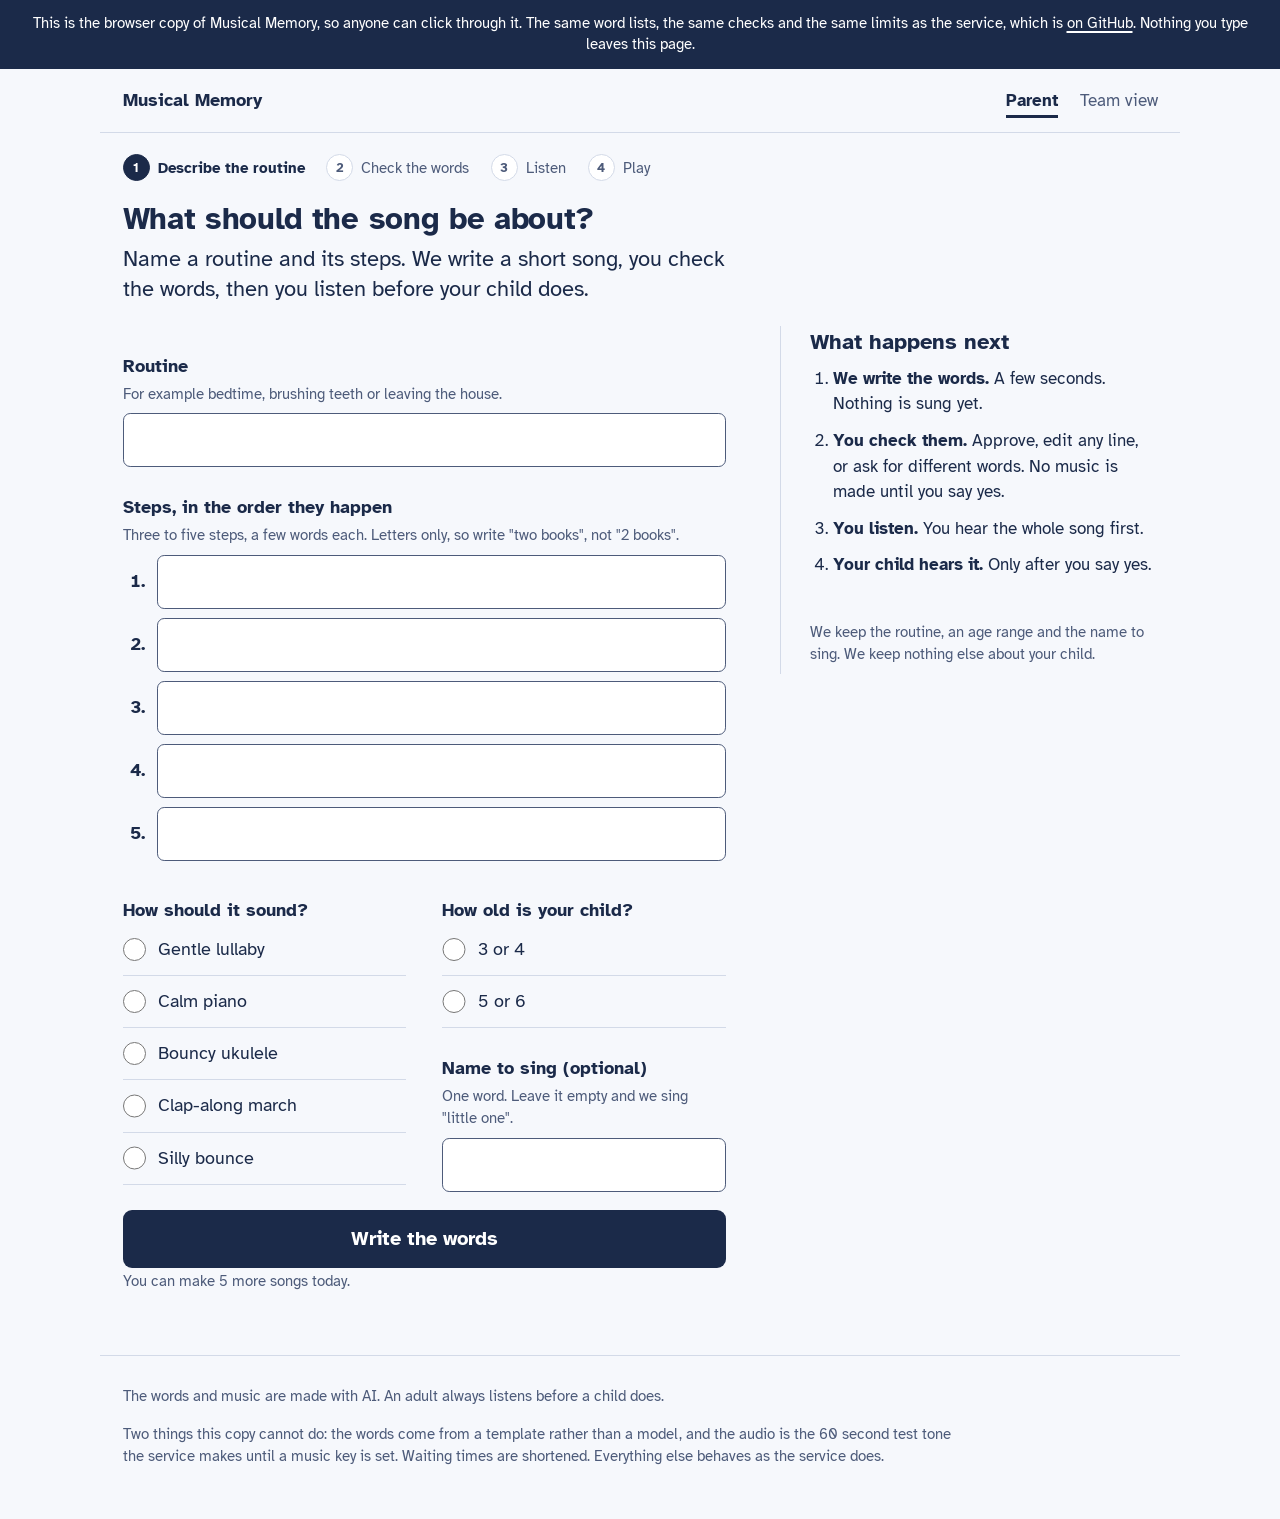
==== docs/index.html @ 35324cf5 "Add a browser copy in docs/, so the prototype has a link anyone can click A prototype that needs Pyt" ====
<!doctype html>
<html lang="en">
<head>
<meta charset="utf-8">
<meta name="viewport" content="width=device-width, initial-scale=1">
<title>Musical Memory</title>
<meta name="description" content="A parent types a routine and gets a short, checked song for a young child. Click through the whole thing.">
<link rel="icon" href="icon.svg" type="image/svg+xml">
<link rel="stylesheet" href="app.css">
<link rel="stylesheet" href="preview.css">
</head>
<body>
<p class="banner">
  This is the browser copy of Musical Memory, so anyone can click through it.
  The same word lists, the same checks and the same limits as the service, which is
  <a href="https://github.com/siddarak/musical-memory">on GitHub</a>.
  Nothing you type leaves this page.
</p>
<header class="top">
  <span class="brand">Musical Memory</span>
  <nav class="modes" aria-label="Which side to look at">
    <a href="#" id="tab-parent" data-view="parent">Parent</a>
    <a href="#" id="tab-team" data-view="team">Team view</a>
  </nav>
</header>
<main id="app"></main>
<footer>
  <p>The words and music are made with AI. An adult always listens before a child does.</p>
  <p class="small">
    Two things this copy cannot do: the words come from a template rather than a model, and the
    audio is the 60 second test tone the service makes until a music key is set. Waiting times
    are shortened. Everything else behaves as the service does.
  </p>
</footer>
<script type="application/json" id="mm-data">{"unsafe":["kill","murder","stab","shoot","punch","hit","slap","smack","spank","fight","fought","hurt","blood","bleed","die","dying","dead","death","gun","knife","knives","bomb","weapon","war","suicide","monster","ghost","scary","nightmare","bogeyman","boogeyman","devil","demon","or else","stupid","dumb","idiot","ugly","fat","naughty","hate","crybaby","cry baby","loser","lazy","brat","bad boy","bad girl","shut up","beer","wine","vodka","whiskey","drunk","alcohol","cigarette","smoke","vape","drug","sex","sexy","porn","nude","damn","hell","crap","shit","fuck","bitch","ass","asshole","piss","bastard","secret","stranger","don't tell","dont tell","do not tell"],"medicine":["medicine","medication","pill","vitamin","dose"],"brands":["disney","pixar","elsa","olaf","moana","encanto","mickey","minnie","paw patrol","peppa","bluey","cocomelon","baby shark","pinkfong","blippi","ms rachel","miss rachel","sesame street","elmo","daniel tiger","wiggles","raffi","barney","pokemon","pikachu","mario","minecraft","roblox","fortnite","spiderman","spider man","batman","superman","super man","barbie","hello kitty","marvel","star wars","harry potter","nintendo","youtube","tiktok","netflix","spotify","taylor swift","beyonce","drake","kanye","eminem","ed sheeran","billie eilish","bts","beatles","michael jackson","justin bieber","ariana grande","lady gaga","rihanna","adele","bruno mars","harry styles","olivia rodrigo"],"imitation":["in the style of","style of","sounds like","sound like","like the song","tune of","cover of","remix","parody","sung by","voice of","theme song","soundtrack","karaoke","lyrics of","lyrics to","version of"],"injection":["ignore","disregard","override","jailbreak","prompt","instruction","assistant","output","system prompt","you are now","act as","from now on","developer mode","language model","ai model","forget everything","forget the rules","new rules","instead write","respond with","reply with","write a rap"],"contact":["address","phone number","last name","surname","password","email","zip code","date of birth","social security"],"styles":{"gentle_lullaby":"Gentle lullaby","calm_piano":"Calm piano","bouncy_ukulele":"Bouncy ukulele","clap_along_march":"Clap-along march","silly_bounce":"Silly bounce"},"journey":[{"number":1,"name":"Screen the brief","who":"Our code","does":"Reads what the parent typed and decides whether we will write a song at all.","guard":"Anything but letters, so no phone numbers, links or markup. Then word lists: unsafe words, medicine, artist and character names, asking for a copy of an existing song, text aimed at the model, and hints of personal details.","isPerson":false,"waitsAt":"draft"},{"number":2,"name":"Write the words","who":"A model","does":"Drafts lyrics for this routine. Each line is tagged with the step it sings about.","guard":"The model never chooses what happens next. Its draft goes straight to step 3.","isPerson":false,"waitsAt":"screened"},{"number":3,"name":"Check the words","who":"Our code, then a model","does":"Counts and rules first, free and instant. Only a draft that passes them is sent to a second model, which judges whether the words are safe, faithful, kind and right for the age.","guard":"60 to 110 words, 8 words a line, a chorus repeated word for word, every step sung by name and in order. Two rewrites, then words a person wrote. The judge has the last say on those too. If the judge cannot be reached, the song stops here.","isPerson":false,"waitsAt":null},{"number":4,"name":"The parent approves the words","who":"A person","does":"The parent reads the words and approves them, edits any line, or asks for a different draft. An edit goes through step 3 again.","guard":"No music is made before this. There is no path around it and no setting that skips it.","isPerson":true,"waitsAt":"lyrics_ready"},{"number":5,"name":"Make the music","who":"A model","does":"Sends the approved words and the chosen style to the music provider.","guard":"The only paid step. It is written down before it is made, so a call cut short by a crash still counts against the limits and is never quietly repeated for free.","isPerson":false,"waitsAt":"approved"},{"number":6,"name":"Check the audio","who":"Our code","does":"Measures the finished audio and writes down how much of the words can be heard.","guard":"Right length, not silent, not too loud. One automatic retry; two bad results end the song.","isPerson":false,"waitsAt":"composed"},{"number":7,"name":"An adult listens","who":"A person","does":"An adult plays the whole song and says whether a child may hear it. They can also ask for one more version.","guard":"Nothing is published before this. The page asks them to confirm they listened to the whole song.","isPerson":true,"waitsAt":"audio_checked"},{"number":8,"name":"Publish","who":"Our code","does":"The song becomes playable for this household, and who approved it is recorded.","guard":"A child only ever hears a song that an adult has heard first.","isPerson":false,"waitsAt":"published"}],"guardrails":[["An adult hears every song first","Two steps wait for a person, and the pipeline owns both. The web page cannot skip either one, which is checked by breaking it on purpose in the tests."],["We keep almost nothing about a child","An age range and an optional one-word name to sing. There is no field for anything else, and a brief carrying an extra field is refused."],["No child accounts","A parent holds the link. Children never sign in and never type anything."],["Spending cannot run away","A kill switch, a daily budget shared by everyone, a per-household daily cap, and a hard limit of three music calls per song."],["Nothing reaches another company","No scripts on any page and nothing loaded from another site. The font and the stylesheet are served by the app itself."],["No artist, song or character names","The music provider's terms forbid them. Styles are a short fixed list, never free text, and the word lists refuse them in what a parent types and in finished lyrics."],["The log holds no personal detail","It records which step happened and when, never what a parent typed."]],"decisions":[["A fixed pipeline, not an agent","The order of the eight steps is written in code. Models fill in words and sound and never choose what happens next.","We can say exactly which checks ran on any song, and test each one."],["Fake providers by default","Tests, the command line and CI all run on stand-ins. A real paid call needs an explicit setting and a dollar cap.","The checks and limits were built and tested before any key existed."],["Two layers of checking","Free, predictable rules first. The model judge only sees what passes them.","Words whose safety depends on context are left to the judge, so ordinary routines are not refused."],["If a check cannot run, stop","No judge means no song. Audio we cannot read counts as bad audio. An unclear kill switch means off.","The safe mistake is a song that was not made."],["Styles are a short list","Five presets, no free text.","Artist names cannot reach the music provider, and results stay predictable enough to test."],["What a parent types is tightly limited","Letters, spaces, hyphens and apostrophes. Five words and 40 letters a step.","Phone numbers, emails, links and markup cannot be typed at all. The cost is writing \u201ctwo books\u201d instead of \u201c2 books\u201d."],["Money is recorded before it is spent","A music call is saved as started, with its estimated cost, before the provider is called.","If the process dies mid-call we cannot know whether we were charged, so we assume we were. It is the only choice that keeps the caps true."],["Pages without scripts","Server-rendered HTML and plain forms. A waiting page reloads itself.","Nothing about a family reaches a third party, and a policy the browser enforces can prove it."],["A participant code is the key","A family gets a long random code in their link. No accounts or passwords yet.","Nothing to sign up for and no email addresses to store. The cost is that the link is a password."]],"gaps":["The model judge is not built. Eight of the hostile prompts get past the free checks today, and the stand-in judge passes everything.","There is no real lyrics writer and no real music. The audio is a test tone, so nothing here says anything about how good or how safe a real song would be.","Nothing is hosted. The service runs on one machine, started by hand.","The word lists are English only, and short on purpose.","There is no private play link for a child yet. A parent plays the song from their own page.","No sign-in beyond participant codes, and no limit on how fast one visitor can send requests."],"redteam":{"total":37,"stopped":29,"for_judge":8},"checks":{"unsafe_words":78,"brand_names":62,"styles":5,"min_words":60,"max_words":110,"max_line_words":8}}</script>
<script src="app.js"></script>
</body>
</html>
---- docs/app.css ----
/* Musical Memory: one stylesheet, no scripts.

   One column on a phone. On a tablet or a laptop the page splits in two: what you are reading
   on the left, what you can do about it on the right, so the song and its buttons are on screen
   together without scrolling.

   The song sheet is the one decorated thing on any page. Its yellow beads mark where each step
   of the routine is sung, so a parent can see at a glance that every step made it into the
   song. Everything else stays quiet: navy ink on cool white, large targets. */

@font-face {
  font-family: "Atkinson Hyperlegible";
  src: url("fonts/atkinson-hyperlegible-latin-400-normal.woff2") format("woff2");
  font-weight: 400;
  font-style: normal;
  font-display: swap;
}

@font-face {
  font-family: "Atkinson Hyperlegible";
  src: url("fonts/atkinson-hyperlegible-latin-700-normal.woff2") format("woff2");
  font-weight: 700;
  font-style: normal;
  font-display: swap;
}

:root {
  --ink: #1b2a49;   /* night sky: text, links, the main button */
  --paper: #f6f8fc; /* the page */
  --sheet: #ffffff; /* the song sheet and the boxes you type in */
  --rule: #d3dae8;  /* thin lines */
  --quiet: #4d5b7a; /* hints */
  --lamp: #f5c84b;  /* nightlight yellow: step beads and the waiting dots, nothing else */
  --plum: #8a2846;  /* something to fix */
  --page: 34rem;    /* how wide the content may be; widened at the breakpoints below */
}

* {
  box-sizing: border-box;
}

html {
  font-size: 112.5%;
  -webkit-text-size-adjust: 100%;
}

body {
  margin: 0;
  background: var(--paper);
  color: var(--ink);
  font-family: "Atkinson Hyperlegible", system-ui, sans-serif;
  line-height: 1.5;
}

.top,
main,
footer {
  max-width: var(--page);
  margin: 0 auto;
  padding: 0 1.25rem;
}

.top {
  display: flex;
  justify-content: space-between;
  align-items: baseline;
  padding-top: 1rem;
  padding-bottom: 0.75rem;
  border-bottom: 1px solid var(--rule);
}

.brand {
  font-weight: 700;
  text-decoration: none;
}

.tag,
.hint,
footer {
  color: var(--quiet);
  font-size: 0.833rem;
}

a {
  color: var(--ink);
  text-decoration-thickness: 1.5px;
  text-underline-offset: 0.18em;
}

:focus-visible {
  outline: 3px solid var(--ink);
  outline-offset: 2px;
}

/* Type: a minor-third scale from an 18px base. */

h1 {
  font-size: 1.728rem;
  line-height: 1.15;
  letter-spacing: -0.01em;
  text-wrap: balance;
  margin: 1.1rem 0 0.4rem;
}

h2 {
  font-size: 1.2rem;
  margin: 2.4rem 0 0.4rem;
}

.col-side h2:first-child {
  margin-top: 0;
}

.lead {
  font-size: 1.2rem;
  line-height: 1.4;
  max-width: 34rem;
  margin: 0 0 1.2rem;
}

.hint {
  margin: 0.15rem 0 0.45rem;
}

.keep {
  margin-top: 2.4rem;
}

/* Where you are in the four steps. On a phone only the step you are on is named. */

.rail {
  margin: 1.2rem 0 0;
}

.rail ol {
  display: flex;
  flex-wrap: wrap;
  align-items: center;
  gap: 0.5rem 0.9rem;
  margin: 0;
  padding: 0;
  list-style: none;
  color: var(--quiet);
  font-size: 0.833rem;
}

.rail li {
  display: flex;
  align-items: center;
  gap: 0.45rem;
}

.pip {
  display: grid;
  place-items: center;
  width: 1.5rem;
  height: 1.5rem;
  border-radius: 50%;
  border: 1.5px solid var(--rule);
  background: var(--sheet);
  font-size: 0.74rem;
  font-weight: 700;
  line-height: 1;
}

.rail .done .pip {
  border-color: var(--quiet);
  color: var(--quiet);
}

.rail .now .pip {
  background: var(--ink);
  border-color: var(--ink);
  color: #ffffff;
}

.rail .now {
  color: var(--ink);
  font-weight: 700;
}

.rail li:not(.now) .what {
  display: none;
}

/* The two-column split, from tablet width up. */

.split {
  display: grid;
  gap: 1.5rem;
}

.two-up {
  display: grid;
  gap: 0;
}

@media (min-width: 46rem) {
  :root {
    --page: 46rem;
  }

  .rail li:not(.now) .what {
    display: inline;
  }

  .rail ol {
    gap: 0.5rem 1.2rem;
  }

  .split {
    grid-template-columns: 1.5fr 1fr;
    gap: 2rem;
    align-items: start;
  }

  .col-side {
    position: sticky;
    top: 1.5rem;
    padding-left: 1.6rem;
    border-left: 1px solid var(--rule);
  }
}

@media (min-width: 64rem) {
  :root {
    --page: 60rem;
  }

  .split {
    grid-template-columns: 1.6fr 1fr;
    gap: 3rem;
  }

  .two-up {
    grid-template-columns: 1fr 1fr;
    gap: 0 2rem;
  }

  .two-up > fieldset:first-child,
  .two-up > div > fieldset:first-child {
    margin-top: 1.5rem;
  }
}

/* The song sheet. On a phone the type is a little smaller so that a sung line stays on one
   printed line. A line that still wraps steps in, so it is never mistaken for a new line. */

.sheet {
  position: relative;
  margin: 1.2rem 0;
  padding: 1rem 0.75rem 1rem 0;
  background: var(--sheet);
  border: 1px solid var(--rule);
  line-height: 1.6;
}

.sheet::before {
  content: "";
  position: absolute;
  top: 0;
  bottom: 0;
  left: 2.4rem;
  width: 1px;
  background: var(--rule);
}

.verse {
  margin: 0 0 1.1em;
}

.verse:last-child {
  margin-bottom: 0;
}

.line {
  display: block;
  position: relative;
  padding-left: 3.9rem;
  text-indent: -0.9rem;
}

.bead {
  position: absolute;
  left: 0.45rem;
  top: 0.05em;
  text-indent: 0;
  display: grid;
  place-items: center;
  width: 1.5rem;
  height: 1.5rem;
  border-radius: 50%;
  background: var(--lamp);
  font-size: 0.833rem;
  font-weight: 700;
  line-height: 1;
}

@media (min-width: 30rem) {
  .sheet {
    padding-right: 1rem;
    font-size: 1.2rem;
  }

  .sheet::before {
    left: 2.9rem;
  }

  .line {
    padding-left: 4.6rem;
  }

  .bead {
    left: 0.7rem;
    top: 0.16em;
  }
}

/* Forms. */

.name,
legend {
  display: block;
  padding: 0;
  font-weight: 700;
}

.name {
  margin-top: 1.5rem;
}

.name + input {
  margin-top: 0.35rem;
}

fieldset {
  border: 0;
  margin: 1.5rem 0 0;
  padding: 0;
  min-width: 0;
}

input:not([type="radio"]):not([type="checkbox"]) {
  width: 100%;
  min-height: 3rem;
  padding: 0.5rem 0.75rem;
  border: 1.5px solid var(--quiet);
  border-radius: 0.4rem;
  background: var(--sheet);
  color: var(--ink);
  font: inherit;
}

input[type="radio"],
input[type="checkbox"] {
  width: 1.3rem;
  height: 1.3rem;
  margin: 0;
  accent-color: var(--ink);
  flex: none;
}

.steps-in {
  margin: 0;
  padding-left: 1.6rem;
}

.steps-in li {
  padding-left: 0.3rem;
  margin-bottom: 0.5rem;
}

.steps-in li::marker {
  font-weight: 700;
}

.pick {
  display: flex;
  align-items: center;
  gap: 0.7rem;
  min-height: 2.9rem;
  border-bottom: 1px solid var(--rule);
}

.edit input {
  margin-bottom: 0.4rem;
}

.edit fieldset {
  margin: 0 0 1rem;
}

button {
  display: block;
  width: 100%;
  min-height: 3.2rem;
  margin-top: 1rem;
  padding: 0.4rem 1rem;
  border-radius: 0.5rem;
  font: inherit;
  font-weight: 700;
  cursor: pointer;
}

.primary {
  border: 0;
  background: var(--ink);
  color: #ffffff;
  font-size: 1.1rem;
}

.plain {
  border: 1.5px solid var(--ink);
  background: transparent;
  color: var(--ink);
}

.more {
  margin: 1.2rem 0 0;
}

/* The side column: what happens next, the rules for an edit, the song's own details. */

.plan {
  margin: 0;
  padding-left: 1.3rem;
  font-size: 0.95rem;
}

.plan li {
  margin-bottom: 0.6rem;
}

.about {
  display: grid;
  grid-template-columns: auto 1fr;
  gap: 0.2rem 0.8rem;
  margin: 1.6rem 0 0;
  padding-top: 0.9rem;
  border-top: 1px solid var(--rule);
  font-size: 0.833rem;
}

.about dt {
  color: var(--quiet);
}

.about dd {
  margin: 0;
}

.done-note {
  margin: 0;
  padding: 0.8rem 1rem;
  border-left: 4px solid var(--lamp);
  background: var(--sheet);
  font-weight: 700;
}

/* Things to fix, and other notes. */

.problem {
  margin: 1.2rem 0;
  padding: 0.8rem 1rem;
  border-left: 4px solid var(--plum);
  background: var(--sheet);
  color: var(--plum);
}

.problem p {
  margin: 0;
  font-weight: 700;
}

.problem ul,
.reasons {
  margin: 0.4rem 0 0;
  padding-left: 1.2rem;
}

.reasons {
  font-size: 1.2rem;
}

.notice {
  padding: 0.8rem 1rem;
  border-left: 4px solid var(--ink);
  background: var(--sheet);
}

.songs {
  list-style: none;
  margin: 0;
  padding: 0;
}

.songs li {
  display: flex;
  justify-content: space-between;
  gap: 1rem;
  padding: 0.7rem 0;
  border-bottom: 1px solid var(--rule);
}

.songs span {
  color: var(--quiet);
  font-size: 0.833rem;
  text-align: right;
}

audio {
  display: block;
  width: 100%;
  margin: 1.2rem 0;
}

/* Waiting: three beads that swell in turn, like notes. */

.working {
  display: flex;
  gap: 0.7rem;
  margin: 2.4rem 0;
}

.working span {
  width: 1.1rem;
  height: 1.1rem;
  border-radius: 50%;
  background: var(--lamp);
  animation: hum 1.2s ease-in-out infinite;
}

.working span:nth-child(2) {
  animation-delay: 0.2s;
}

.working span:nth-child(3) {
  animation-delay: 0.4s;
}

@keyframes hum {
  0%,
  100% {
    transform: scale(0.6);
    opacity: 0.5;
  }

  50% {
    transform: scale(1);
    opacity: 1;
  }
}

@media (prefers-reduced-motion: reduce) {
  .working span {
    animation: none;
  }
}

footer {
  margin-top: 3rem;
  padding-top: 0.8rem;
  padding-bottom: 2rem;
  border-top: 1px solid var(--rule);
}

/* For screen readers only. */

.sr {
  position: absolute;
  width: 1px;
  height: 1px;
  overflow: hidden;
  clip-path: inset(50%);
  white-space: nowrap;
}

/* ------------------------------------------------------------------------------------------
   The team view. Wider than the parent pages, because it is read on a laptop and holds
   tables. Same ink and paper; the only new colours are the two state pills.
   ------------------------------------------------------------------------------------------ */

body.studio {
  --page: 68rem;
}

.tabs {
  max-width: var(--page);
  margin: 0 auto;
  padding: 0.9rem 1.25rem 0;
  display: flex;
  gap: 1.5rem;
  font-size: 0.95rem;
}

.tabs a {
  padding-bottom: 0.4rem;
  text-decoration: none;
  border-bottom: 3px solid transparent;
  color: var(--quiet);
}

.tabs a[aria-current="page"] {
  color: var(--ink);
  font-weight: 700;
  border-bottom-color: var(--ink);
}

.tiles {
  display: grid;
  grid-template-columns: repeat(auto-fit, minmax(9rem, 1fr));
  gap: 1px;
  margin: 1.4rem 0;
  background: var(--rule);
  border: 1px solid var(--rule);
}

.tile {
  display: flex;
  flex-direction: column;
  gap: 0.15rem;
  padding: 0.9rem 1rem;
  background: var(--sheet);
}

.tile b {
  font-size: 1.728rem;
  line-height: 1.1;
  font-variant-numeric: tabular-nums;
}

.tile span {
  color: var(--quiet);
  font-size: 0.78rem;
}

/* The eight steps. The two a person does are marked with a yellow edge, because that is the
   claim the whole design rests on. */

.journey {
  list-style: none;
  margin: 0.6rem 0 0;
  padding: 0;
  border-top: 1px solid var(--rule);
}

.journey li {
  display: flex;
  align-items: baseline;
  gap: 1rem;
  padding: 0.9rem 0.9rem 0.9rem 0.8rem;
  border-bottom: 1px solid var(--rule);
  border-left: 4px solid transparent;
}

.journey .person {
  border-left-color: var(--lamp);
  background: var(--sheet);
}

.journey .num {
  flex: none;
  display: grid;
  place-items: center;
  width: 1.7rem;
  height: 1.7rem;
  border-radius: 50%;
  border: 1.5px solid var(--rule);
  font-size: 0.78rem;
  font-weight: 700;
  line-height: 1;
}

.journey .person .num {
  border-color: var(--ink);
  background: var(--lamp);
}

.journey .what {
  flex: 1;
  display: flex;
  flex-direction: column;
  gap: 0.25rem;
}

.journey .who {
  color: var(--quiet);
  font-size: 0.78rem;
}

.journey .does,
.journey .guard {
  font-size: 0.9rem;
  max-width: 48rem;
}

.journey .guard {
  color: var(--quiet);
}

.journey .count {
  flex: none;
  color: var(--quiet);
  font-size: 0.833rem;
  font-variant-numeric: tabular-nums;
}

.journey.tight li {
  padding-top: 0.55rem;
  padding-bottom: 0.55rem;
}

.journey.tight .what {
  flex-direction: row;
  align-items: baseline;
  gap: 0.7rem;
}

/* Tables. */

.scroll {
  overflow-x: auto;
  margin: 0.6rem 0 1.4rem;
}

table {
  width: 100%;
  border-collapse: collapse;
  font-size: 0.9rem;
}

th,
td {
  text-align: left;
  padding: 0.55rem 0.8rem 0.55rem 0;
  border-bottom: 1px solid var(--rule);
  vertical-align: top;
}

th {
  font-size: 0.78rem;
  color: var(--quiet);
  font-weight: 700;
  white-space: nowrap;
}

.num-col {
  text-align: right;
  font-variant-numeric: tabular-nums;
  white-space: nowrap;
}

/* Only the last column may sit flush with the edge; otherwise figures run into the next one. */
th:last-child,
td:last-child {
  padding-right: 0;
}

.when,
.code {
  white-space: nowrap;
  font-variant-numeric: tabular-nums;
}

.code {
  color: var(--quiet);
}

td.quiet {
  color: var(--quiet);
}

.pill {
  display: inline-block;
  padding: 0.12rem 0.5rem;
  border-radius: 1rem;
  border: 1.5px solid var(--rule);
  font-size: 0.78rem;
  font-weight: 700;
  white-space: nowrap;
}

.pill.good {
  border-color: #1f6b4a;
  color: #1f6b4a;
}

.pill.stop {
  border-color: var(--plum);
  color: var(--plum);
}

.pill.pay {
  border-color: var(--lamp);
  background: var(--lamp);
  color: var(--ink);
}

/* Definition lists used for the rules and the decisions. */

.rules {
  margin: 0.6rem 0 1.4rem;
}

.rules dt {
  margin-top: 1rem;
  font-weight: 700;
}

.rules dd {
  margin: 0.2rem 0 0;
  max-width: 48rem;
}

.rules .quiet {
  color: var(--quiet);
}

.about.wide {
  font-size: 0.9rem;
}

.bare-list {
  margin: 0;
  padding-left: 1.1rem;
}

.plain-sheet {
  padding: 1rem;
  font-size: 1rem;
}

.plain-sheet::before {
  display: none;
}

.line.bare {
  padding-left: 0;
  text-indent: 0;
}

.gap {
  display: block;
  height: 0.8rem;
}
---- docs/preview.css ----
/* The few rules this browser copy needs on top of the service's own stylesheet: the notice at
   the top, the Parent / Team view switch that stands in for two separate links, and the label
   on the stand-in audio. */

.banner {
  margin: 0;
  padding: 0.7rem 1.25rem;
  background: var(--ink);
  color: #ffffff;
  font-size: 0.833rem;
  line-height: 1.45;
  text-align: center;
}

.banner a {
  color: #ffffff;
}

.modes {
  display: flex;
  gap: 1.2rem;
  font-size: 0.95rem;
}

.modes a {
  text-decoration: none;
  color: var(--quiet);
  padding-bottom: 2px;
  border-bottom: 3px solid transparent;
}

.modes a[aria-current="page"] {
  color: var(--ink);
  font-weight: 700;
  border-bottom-color: var(--ink);
}

.stand-in {
  margin-top: -0.8rem;
}

footer .small {
  margin-top: 0.6rem;
  max-width: 46rem;
}

/* The service puts each household behind its own link, so it has no such switch and no banner.
   Everything below this line exists only because one page has to stand in for both. */
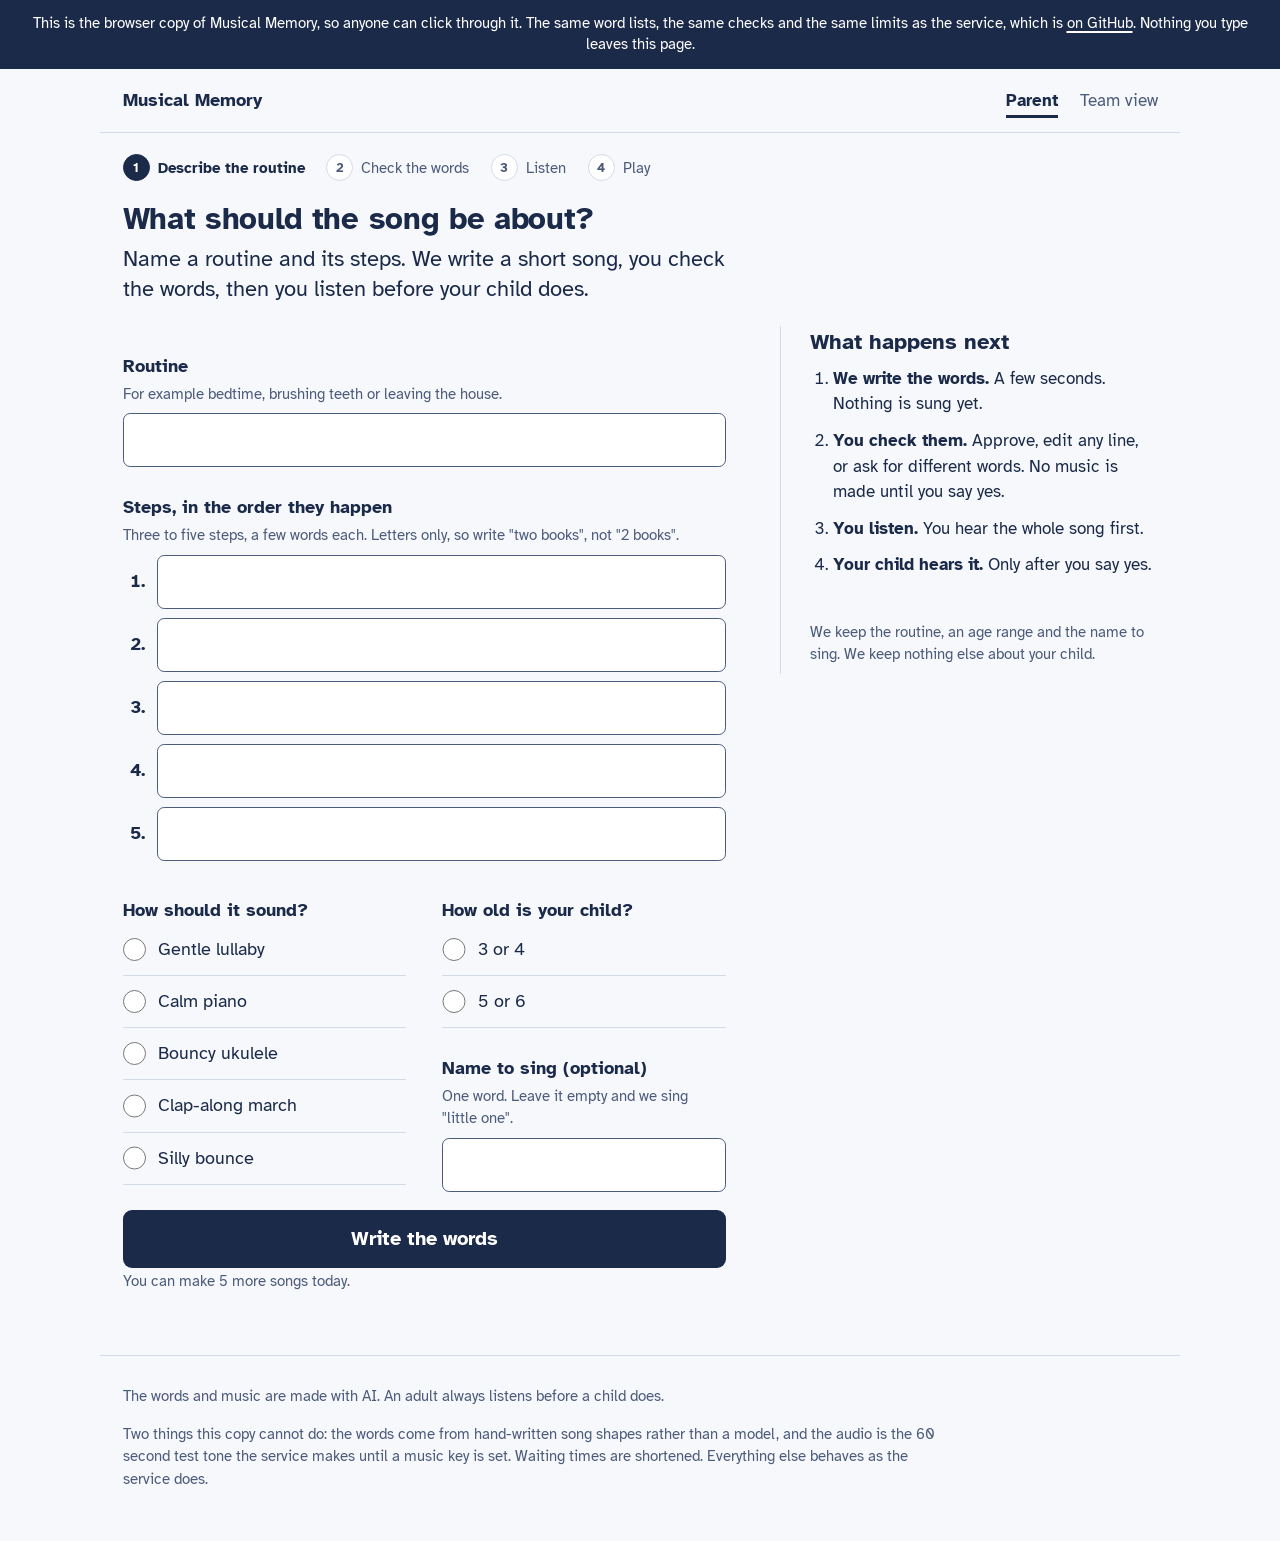
==== commit 27b72809: "Write a real song for each routine, instead of one template for all of them Every brief came back wi" ====
--- a/docs/index.html
+++ b/docs/index.html
@@ -27,12 +27,12 @@
 <footer>
   <p>The words and music are made with AI. An adult always listens before a child does.</p>
   <p class="small">
-    Two things this copy cannot do: the words come from a template rather than a model, and the
-    audio is the 60 second test tone the service makes until a music key is set. Waiting times
-    are shortened. Everything else behaves as the service does.
+    Two things this copy cannot do: the words come from hand-written song shapes rather than a
+    model, and the audio is the 60 second test tone the service makes until a music key is set.
+    Waiting times are shortened. Everything else behaves as the service does.
   </p>
 </footer>
-<script type="application/json" id="mm-data">{"unsafe":["kill","murder","stab","shoot","punch","hit","slap","smack","spank","fight","fought","hurt","blood","bleed","die","dying","dead","death","gun","knife","knives","bomb","weapon","war","suicide","monster","ghost","scary","nightmare","bogeyman","boogeyman","devil","demon","or else","stupid","dumb","idiot","ugly","fat","naughty","hate","crybaby","cry baby","loser","lazy","brat","bad boy","bad girl","shut up","beer","wine","vodka","whiskey","drunk","alcohol","cigarette","smoke","vape","drug","sex","sexy","porn","nude","damn","hell","crap","shit","fuck","bitch","ass","asshole","piss","bastard","secret","stranger","don't tell","dont tell","do not tell"],"medicine":["medicine","medication","pill","vitamin","dose"],"brands":["disney","pixar","elsa","olaf","moana","encanto","mickey","minnie","paw patrol","peppa","bluey","cocomelon","baby shark","pinkfong","blippi","ms rachel","miss rachel","sesame street","elmo","daniel tiger","wiggles","raffi","barney","pokemon","pikachu","mario","minecraft","roblox","fortnite","spiderman","spider man","batman","superman","super man","barbie","hello kitty","marvel","star wars","harry potter","nintendo","youtube","tiktok","netflix","spotify","taylor swift","beyonce","drake","kanye","eminem","ed sheeran","billie eilish","bts","beatles","michael jackson","justin bieber","ariana grande","lady gaga","rihanna","adele","bruno mars","harry styles","olivia rodrigo"],"imitation":["in the style of","style of","sounds like","sound like","like the song","tune of","cover of","remix","parody","sung by","voice of","theme song","soundtrack","karaoke","lyrics of","lyrics to","version of"],"injection":["ignore","disregard","override","jailbreak","prompt","instruction","assistant","output","system prompt","you are now","act as","from now on","developer mode","language model","ai model","forget everything","forget the rules","new rules","instead write","respond with","reply with","write a rap"],"contact":["address","phone number","last name","surname","password","email","zip code","date of birth","social security"],"styles":{"gentle_lullaby":"Gentle lullaby","calm_piano":"Calm piano","bouncy_ukulele":"Bouncy ukulele","clap_along_march":"Clap-along march","silly_bounce":"Silly bounce"},"journey":[{"number":1,"name":"Screen the brief","who":"Our code","does":"Reads what the parent typed and decides whether we will write a song at all.","guard":"Anything but letters, so no phone numbers, links or markup. Then word lists: unsafe words, medicine, artist and character names, asking for a copy of an existing song, text aimed at the model, and hints of personal details.","isPerson":false,"waitsAt":"draft"},{"number":2,"name":"Write the words","who":"A model","does":"Drafts lyrics for this routine. Each line is tagged with the step it sings about.","guard":"The model never chooses what happens next. Its draft goes straight to step 3.","isPerson":false,"waitsAt":"screened"},{"number":3,"name":"Check the words","who":"Our code, then a model","does":"Counts and rules first, free and instant. Only a draft that passes them is sent to a second model, which judges whether the words are safe, faithful, kind and right for the age.","guard":"60 to 110 words, 8 words a line, a chorus repeated word for word, every step sung by name and in order. Two rewrites, then words a person wrote. The judge has the last say on those too. If the judge cannot be reached, the song stops here.","isPerson":false,"waitsAt":null},{"number":4,"name":"The parent approves the words","who":"A person","does":"The parent reads the words and approves them, edits any line, or asks for a different draft. An edit goes through step 3 again.","guard":"No music is made before this. There is no path around it and no setting that skips it.","isPerson":true,"waitsAt":"lyrics_ready"},{"number":5,"name":"Make the music","who":"A model","does":"Sends the approved words and the chosen style to the music provider.","guard":"The only paid step. It is written down before it is made, so a call cut short by a crash still counts against the limits and is never quietly repeated for free.","isPerson":false,"waitsAt":"approved"},{"number":6,"name":"Check the audio","who":"Our code","does":"Measures the finished audio and writes down how much of the words can be heard.","guard":"Right length, not silent, not too loud. One automatic retry; two bad results end the song.","isPerson":false,"waitsAt":"composed"},{"number":7,"name":"An adult listens","who":"A person","does":"An adult plays the whole song and says whether a child may hear it. They can also ask for one more version.","guard":"Nothing is published before this. The page asks them to confirm they listened to the whole song.","isPerson":true,"waitsAt":"audio_checked"},{"number":8,"name":"Publish","who":"Our code","does":"The song becomes playable for this household, and who approved it is recorded.","guard":"A child only ever hears a song that an adult has heard first.","isPerson":false,"waitsAt":"published"}],"guardrails":[["An adult hears every song first","Two steps wait for a person, and the pipeline owns both. The web page cannot skip either one, which is checked by breaking it on purpose in the tests."],["We keep almost nothing about a child","An age range and an optional one-word name to sing. There is no field for anything else, and a brief carrying an extra field is refused."],["No child accounts","A parent holds the link. Children never sign in and never type anything."],["Spending cannot run away","A kill switch, a daily budget shared by everyone, a per-household daily cap, and a hard limit of three music calls per song."],["Nothing reaches another company","No scripts on any page and nothing loaded from another site. The font and the stylesheet are served by the app itself."],["No artist, song or character names","The music provider's terms forbid them. Styles are a short fixed list, never free text, and the word lists refuse them in what a parent types and in finished lyrics."],["The log holds no personal detail","It records which step happened and when, never what a parent typed."]],"decisions":[["A fixed pipeline, not an agent","The order of the eight steps is written in code. Models fill in words and sound and never choose what happens next.","We can say exactly which checks ran on any song, and test each one."],["Fake providers by default","Tests, the command line and CI all run on stand-ins. A real paid call needs an explicit setting and a dollar cap.","The checks and limits were built and tested before any key existed."],["Two layers of checking","Free, predictable rules first. The model judge only sees what passes them.","Words whose safety depends on context are left to the judge, so ordinary routines are not refused."],["If a check cannot run, stop","No judge means no song. Audio we cannot read counts as bad audio. An unclear kill switch means off.","The safe mistake is a song that was not made."],["Styles are a short list","Five presets, no free text.","Artist names cannot reach the music provider, and results stay predictable enough to test."],["What a parent types is tightly limited","Letters, spaces, hyphens and apostrophes. Five words and 40 letters a step.","Phone numbers, emails, links and markup cannot be typed at all. The cost is writing \u201ctwo books\u201d instead of \u201c2 books\u201d."],["Money is recorded before it is spent","A music call is saved as started, with its estimated cost, before the provider is called.","If the process dies mid-call we cannot know whether we were charged, so we assume we were. It is the only choice that keeps the caps true."],["Pages without scripts","Server-rendered HTML and plain forms. A waiting page reloads itself.","Nothing about a family reaches a third party, and a policy the browser enforces can prove it."],["A participant code is the key","A family gets a long random code in their link. No accounts or passwords yet.","Nothing to sign up for and no email addresses to store. The cost is that the link is a password."]],"gaps":["The model judge is not built. Eight of the hostile prompts get past the free checks today, and the stand-in judge passes everything.","There is no real lyrics writer and no real music. The audio is a test tone, so nothing here says anything about how good or how safe a real song would be.","Nothing is hosted. The service runs on one machine, started by hand.","The word lists are English only, and short on purpose.","There is no private play link for a child yet. A parent plays the song from their own page.","No sign-in beyond participant codes, and no limit on how fast one visitor can send requests."],"redteam":{"total":37,"stopped":29,"for_judge":8},"checks":{"unsafe_words":78,"brand_names":62,"styles":5,"min_words":60,"max_words":110,"max_line_words":8}}</script>
+<script type="application/json" id="mm-data">{"unsafe":["kill","murder","stab","shoot","punch","hit","slap","smack","spank","fight","fought","hurt","blood","bleed","die","dying","dead","death","gun","knife","knives","bomb","weapon","war","suicide","monster","ghost","scary","nightmare","bogeyman","boogeyman","devil","demon","or else","stupid","dumb","idiot","ugly","fat","naughty","hate","crybaby","cry baby","loser","lazy","brat","bad boy","bad girl","shut up","beer","wine","vodka","whiskey","drunk","alcohol","cigarette","smoke","vape","drug","sex","sexy","porn","nude","damn","hell","crap","shit","fuck","bitch","ass","asshole","piss","bastard","secret","stranger","don't tell","dont tell","do not tell"],"medicine":["medicine","medication","pill","vitamin","dose"],"brands":["disney","pixar","elsa","olaf","moana","encanto","mickey","minnie","paw patrol","peppa","bluey","cocomelon","baby shark","pinkfong","blippi","ms rachel","miss rachel","sesame street","elmo","daniel tiger","wiggles","raffi","barney","pokemon","pikachu","mario","minecraft","roblox","fortnite","spiderman","spider man","batman","superman","super man","barbie","hello kitty","marvel","star wars","harry potter","nintendo","youtube","tiktok","netflix","spotify","taylor swift","beyonce","drake","kanye","eminem","ed sheeran","billie eilish","bts","beatles","michael jackson","justin bieber","ariana grande","lady gaga","rihanna","adele","bruno mars","harry styles","olivia rodrigo"],"imitation":["in the style of","style of","sounds like","sound like","like the song","tune of","cover of","remix","parody","sung by","voice of","theme song","soundtrack","karaoke","lyrics of","lyrics to","version of"],"injection":["ignore","disregard","override","jailbreak","prompt","instruction","assistant","output","system prompt","you are now","act as","from now on","developer mode","language model","ai model","forget everything","forget the rules","new rules","instead write","respond with","reply with","write a rap"],"contact":["address","phone number","last name","surname","password","email","zip code","date of birth","social security"],"styles":{"gentle_lullaby":"Gentle lullaby","calm_piano":"Calm piano","bouncy_ukulele":"Bouncy ukulele","clap_along_march":"Clap-along march","silly_bounce":"Silly bounce"},"shapes":{"gentle_lullaby":[{"title":"Softly now","intro":["The moon is up, the day is done","Softly now, {name}, one by one"],"chorus":["Step by step, we find our way","Sleepy eyes at end of day","Slow and gentle, soft and low","This is how we always go"],"tails":["soft and slow","nice and light","one by one","almost there","quiet now"],"outro":["All done now, the night is here","Sleep well, {name}, I am near"]},{"title":"Little by little","intro":["The stars are out, the lamps are low","Little by little, off we go"],"chorus":["Hush now, hush now, close your eyes","Night is falling, soft and wise","One small step and then one more","Dreams are waiting at the door"],"tails":["hush now","gently now","soft and warm","nearly done","slow and sure"],"outro":["The day is over now, {name}","Goodnight, goodnight, sleep well, you"]}],"calm_piano":[{"title":"Quiet hands","intro":["A quiet song for {name} to hear","One gentle step and then we cheer"],"chorus":["Quiet hands and quiet feet","Every step is soft and sweet","One by one we take our time","Like a gentle piano chime"],"tails":["gently now","nice and calm","one by one","slow and sure","softly now"],"outro":["The song is ending, calm and clear","Well done, {name}, well done, my dear"]},{"title":"One small step","intro":["Listen to the quiet keys","They will help us, if you please"],"chorus":["One small step, and then the next","Nothing hurried, nothing vexed","Soft and steady, that is how","We will do it, here and now"],"tails":["steady now","soft and sure","take your time","that is how","calm and kind"],"outro":["The keys are quiet, we are too","Beautifully done, {name}, by you"]}],"bouncy_ukulele":[{"title":"Strum along","intro":["Pick it up and strum a tune","{name} will have it finished soon"],"chorus":["Strum along and sing with me","Happy as a bird can be","One more time and then we are through","This is what we love to do"],"tails":["off we go","one two three","here we come","all day long","sing it out"],"outro":["The song is finished, that was fun","Hooray for {name}, the job is done"]},{"title":"Up we get","intro":["Four small strings and one big grin","Here we go, let us begin"],"chorus":["Up we get and on we go","Not too fast and not too slow","Sing it loud and sing it clear","Everybody join in here"],"tails":["on we go","sing it out","one two three","nearly there","what a day"],"outro":["Strum the last one, let it ring","{name} did every single thing"]}],"clap_along_march":[{"title":"Left and right","intro":["Left and right, let us start the day","Here we go, {name}, on our way"],"chorus":["Clap your hands and stamp your feet","One two three, we keep the beat","March along and do not slow","Here we go, go, go, go, go"],"tails":["left and right","on we go","one two three","march along","keep it up"],"outro":["That is the end, we are all done","Marching, marching, that was fun"]},{"title":"Keep the beat","intro":["Drums are ready, so are we","Follow along and you will see"],"chorus":["One, two, one, two, keep the beat","Swing your arms and lift your feet","Forward, forward, never stop","All the way up to the top"],"tails":["one two","keep it up","stamp stamp stamp","nearly there","on we march"],"outro":["Halt right there, the march is through","Well marched, {name}, well marched by you"]}],"silly_bounce":[{"title":"Wiggle and giggle","intro":["Shake your elbows, wave hello","Silliest song you will ever know"],"chorus":["Wiggle, giggle, hop and spin","Here the silly song begins","Boing, boing, up we go","Everybody now, hello"],"tails":["wiggle wiggle","boing boing","giggle giggle","so silly","hop hop hop"],"outro":["That was silly, that was grand","Give yourself a great big hand"]},{"title":"Noodle arms","intro":["Noodle arms and jelly knees","Wobble over here, {name}, please"],"chorus":["Flippy, floppy, round we spin","Chin to elbow, knee to shin","Silly, silly, what a sight","Doing everything just right"],"tails":["wobble wobble","flip flop","what a sight","silly silly","whee"],"outro":["Flop down now and have a rest","Silly songs are much the best"]}]},"arrangements":[[true,true],[false,true],[true,false],[false,false]],"journey":[{"number":1,"name":"Screen the brief","who":"Our code","does":"Reads what the parent typed and decides whether we will write a song at all.","guard":"Anything but letters, so no phone numbers, links or markup. Then word lists: unsafe words, medicine, artist and character names, asking for a copy of an existing song, text aimed at the model, and hints of personal details.","isPerson":false,"waitsAt":"draft"},{"number":2,"name":"Write the words","who":"A model","does":"Drafts lyrics for this routine. Each line is tagged with the step it sings about.","guard":"The model never chooses what happens next. Its draft goes straight to step 3.","isPerson":false,"waitsAt":"screened"},{"number":3,"name":"Check the words","who":"Our code, then a model","does":"Counts and rules first, free and instant. Only a draft that passes them is sent to a second model, which judges whether the words are safe, faithful, kind and right for the age.","guard":"60 to 110 words, 8 words a line, a chorus repeated word for word, every step sung by name and in order. Two rewrites, then words a person wrote. The judge has the last say on those too. If the judge cannot be reached, the song stops here.","isPerson":false,"waitsAt":null},{"number":4,"name":"The parent approves the words","who":"A person","does":"The parent reads the words and approves them, edits any line, or asks for a different draft. An edit goes through step 3 again.","guard":"No music is made before this. There is no path around it and no setting that skips it.","isPerson":true,"waitsAt":"lyrics_ready"},{"number":5,"name":"Make the music","who":"A model","does":"Sends the approved words and the chosen style to the music provider.","guard":"The only paid step. It is written down before it is made, so a call cut short by a crash still counts against the limits and is never quietly repeated for free.","isPerson":false,"waitsAt":"approved"},{"number":6,"name":"Check the audio","who":"Our code","does":"Measures the finished audio and writes down how much of the words can be heard.","guard":"Right length, not silent, not too loud. One automatic retry; two bad results end the song.","isPerson":false,"waitsAt":"composed"},{"number":7,"name":"An adult listens","who":"A person","does":"An adult plays the whole song and says whether a child may hear it. They can also ask for one more version.","guard":"Nothing is published before this. The page asks them to confirm they listened to the whole song.","isPerson":true,"waitsAt":"audio_checked"},{"number":8,"name":"Publish","who":"Our code","does":"The song becomes playable for this household, and who approved it is recorded.","guard":"A child only ever hears a song that an adult has heard first.","isPerson":false,"waitsAt":"published"}],"guardrails":[["An adult hears every song first","Two steps wait for a person, and the pipeline owns both. The web page cannot skip either one, which is checked by breaking it on purpose in the tests."],["We keep almost nothing about a child","An age range and an optional one-word name to sing. There is no field for anything else, and a brief carrying an extra field is refused."],["No child accounts","A parent holds the link. Children never sign in and never type anything."],["Spending cannot run away","A kill switch, a daily budget shared by everyone, a per-household daily cap, and a hard limit of three music calls per song."],["Nothing reaches another company","No scripts on any page and nothing loaded from another site. The font and the stylesheet are served by the app itself."],["No artist, song or character names","The music provider's terms forbid them. Styles are a short fixed list, never free text, and the word lists refuse them in what a parent types and in finished lyrics."],["The log holds no personal detail","It records which step happened and when, never what a parent typed."]],"decisions":[["A fixed pipeline, not an agent","The order of the eight steps is written in code. Models fill in words and sound and never choose what happens next.","We can say exactly which checks ran on any song, and test each one."],["Fake providers by default","Tests, the command line and CI all run on stand-ins. A real paid call needs an explicit setting and a dollar cap.","The checks and limits were built and tested before any key existed."],["Two layers of checking","Free, predictable rules first. The model judge only sees what passes them.","Words whose safety depends on context are left to the judge, so ordinary routines are not refused."],["If a check cannot run, stop","No judge means no song. Audio we cannot read counts as bad audio. An unclear kill switch means off.","The safe mistake is a song that was not made."],["Styles are a short list","Five presets, no free text.","Artist names cannot reach the music provider, and results stay predictable enough to test."],["What a parent types is tightly limited","Letters, spaces, hyphens and apostrophes. Five words and 40 letters a step.","Phone numbers, emails, links and markup cannot be typed at all. The cost is writing \u201ctwo books\u201d instead of \u201c2 books\u201d."],["Money is recorded before it is spent","A music call is saved as started, with its estimated cost, before the provider is called.","If the process dies mid-call we cannot know whether we were charged, so we assume we were. It is the only choice that keeps the caps true."],["Pages without scripts","Server-rendered HTML and plain forms. A waiting page reloads itself.","Nothing about a family reaches a third party, and a policy the browser enforces can prove it."],["A participant code is the key","A family gets a long random code in their link. No accounts or passwords yet.","Nothing to sign up for and no email addresses to store. The cost is that the link is a password."]],"gaps":["The model judge is not built. Eight of the hostile prompts get past the free checks today, and the stand-in judge passes everything.","No model writes the words. They come from ten hand-written song shapes with the parent's own steps fitted in, so a different routine really does give a different song, but a model would do better.","There is no real music. The audio is a test tone, so nothing here says anything about how a real song would sound.","Nothing is hosted. The service runs on one machine, started by hand.","The word lists are English only, and short on purpose.","There is no private play link for a child yet. A parent plays the song from their own page.","No sign-in beyond participant codes, and no limit on how fast one visitor can send requests."],"redteam":{"total":37,"stopped":29,"for_judge":8},"checks":{"unsafe_words":78,"brand_names":62,"styles":5,"min_words":60,"max_words":110,"max_line_words":8}}</script>
 <script src="app.js"></script>
 </body>
 </html>
